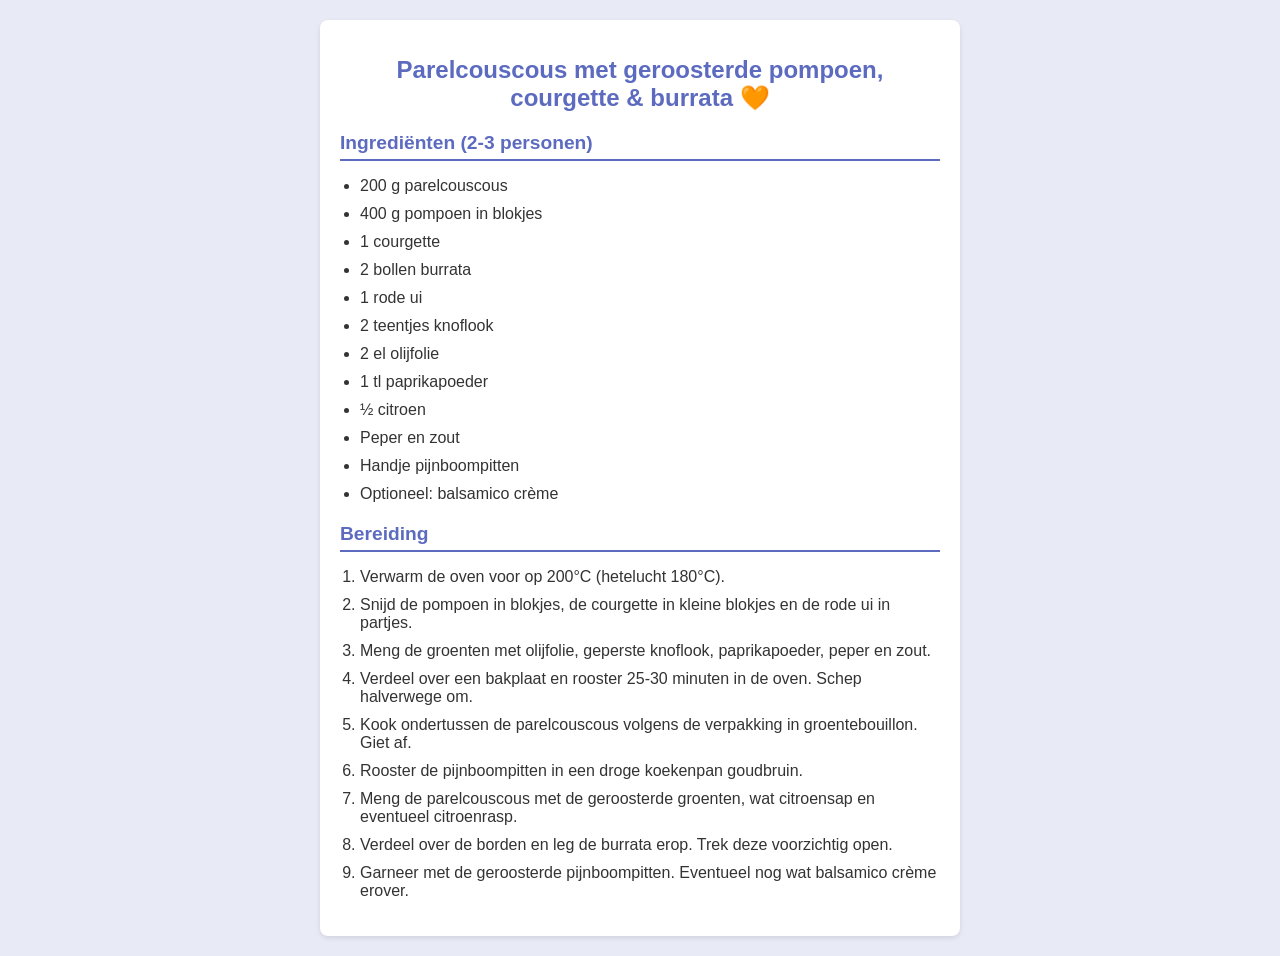
==== parelcouscous.html @ b789cfb7 "Create parelcouscous.html" ====
<!DOCTYPE html>
<html lang="nl">
<head>
    <meta charset="UTF-8">
    <meta name="viewport" content="width=device-width, initial-scale=1.0">
    <title>Parelcouscous met geroosterde pompoen, courgette & burrata</title>
    <style>
        :root {
            --primary: #5c6bc0;
            --secondary: #e8eaf6;
            --dark: #333;
            --light: #fff;
        }
        body {
            font-family: sans-serif;
            margin: 0;
            padding: 20px;
            background-color: var(--secondary);
            color: var(--dark);
        }
        .container {
            max-width: 600px;
            margin: 0 auto;
            background: var(--light);
            padding: 20px;
            border-radius: 8px;
            box-shadow: 0 2px 5px rgba(0,0,0,0.1);
        }
        h1 {
            color: var(--primary);
            text-align: center;
            font-size: 1.5rem;
        }
        h2 {
            border-bottom: 2px solid var(--primary);
            padding-bottom: 5px;
            margin-top: 20px;
            color: var(--primary);
            font-size: 1.2rem;
        }
        ul, ol {
            padding-left: 20px;
        }
        li {
            margin-bottom: 10px;
        }
    </style>
</head>
<body>
    <div class="container">
        <h1>Parelcouscous met geroosterde pompoen, courgette & burrata 🧡</h1>
        
        <h2>Ingrediënten (2-3 personen)</h2>
        <ul>
            <li>200 g parelcouscous</li>
            <li>400 g pompoen in blokjes</li>
            <li>1 courgette</li>
            <li>2 bollen burrata</li>
            <li>1 rode ui</li>
            <li>2 teentjes knoflook</li>
            <li>2 el olijfolie</li>
            <li>1 tl paprikapoeder</li>
            <li>½ citroen</li>
            <li>Peper en zout</li>
            <li>Handje pijnboompitten</li>
            <li>Optioneel: balsamico crème</li>
        </ul>

        <h2>Bereiding</h2>
        <ol>
            <li>Verwarm de oven voor op 200°C (hetelucht 180°C).</li>
            <li>Snijd de pompoen in blokjes, de courgette in kleine blokjes en de rode ui in partjes.</li>
            <li>Meng de groenten met olijfolie, geperste knoflook, paprikapoeder, peper en zout.</li>
            <li>Verdeel over een bakplaat en rooster 25-30 minuten in de oven. Schep halverwege om.</li>
            <li>Kook ondertussen de parelcouscous volgens de verpakking in groentebouillon. Giet af.</li>
            <li>Rooster de pijnboompitten in een droge koekenpan goudbruin.</li>
            <li>Meng de parelcouscous met de geroosterde groenten, wat citroensap en eventueel citroenrasp.</li>
            <li>Verdeel over de borden en leg de burrata erop. Trek deze voorzichtig open.</li>
            <li>Garneer met de geroosterde pijnboompitten. Eventueel nog wat balsamico crème erover.</li>
        </ol>
    </div>
</body>
</html>
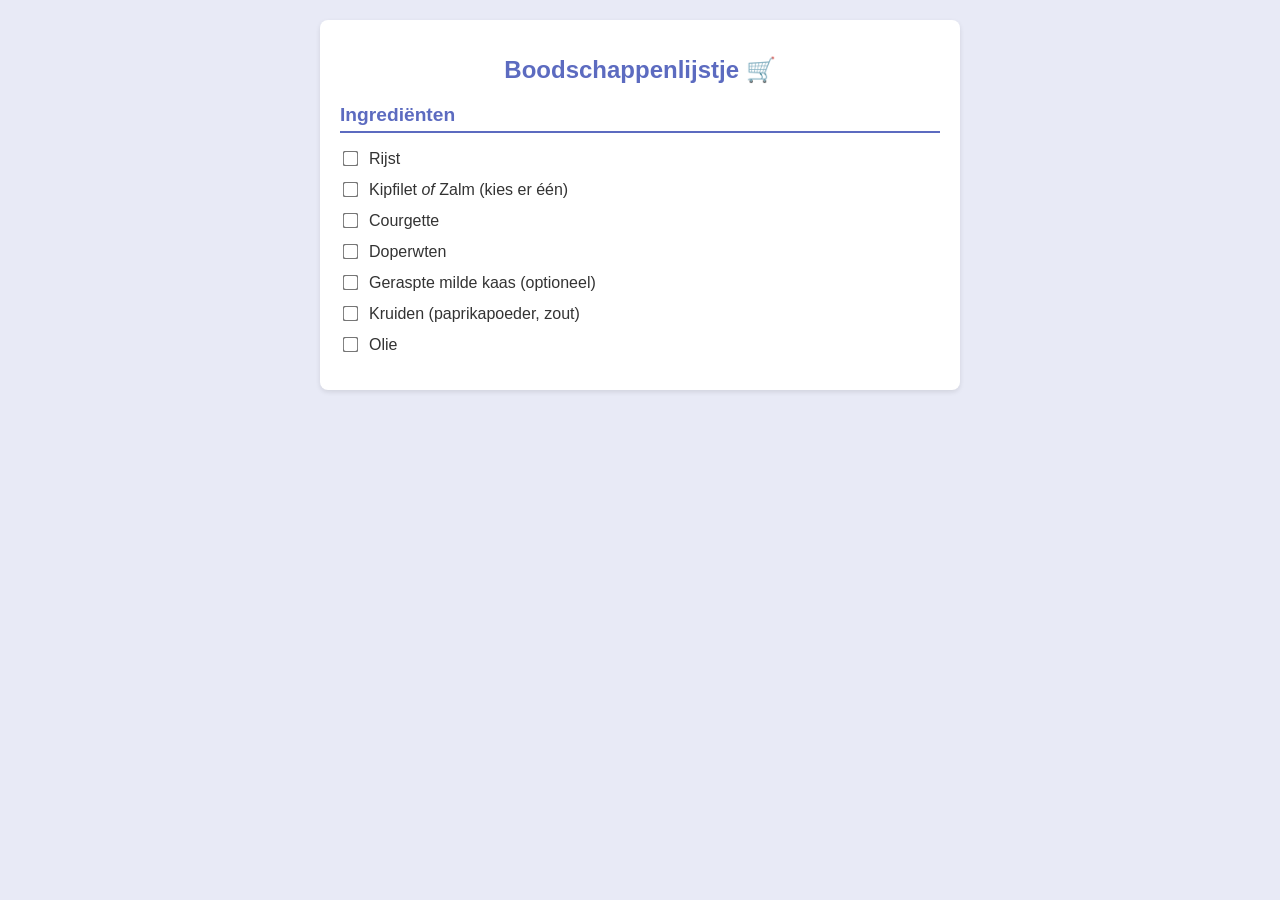
==== commit 5b185703: "Update parelcouscous.html" ====
--- a/parelcouscous.html
+++ b/parelcouscous.html
@@ -3,7 +3,7 @@
 <head>
     <meta charset="UTF-8">
     <meta name="viewport" content="width=device-width, initial-scale=1.0">
-    <title>Parelcouscous met geroosterde pompoen, courgette & burrata</title>
+    <title>Boodschappenlijstje - Parelcouscous & Ovenschotel</title>
     <style>
         :root {
             --primary: #5c6bc0;
@@ -38,46 +38,64 @@
             color: var(--primary);
             font-size: 1.2rem;
         }
-        ul, ol {
-            padding-left: 20px;
+        ul {
+            list-style-type: none;
+            padding-left: 0;
         }
         li {
-            margin-bottom: 10px;
+            margin-bottom: 12px;
+            display: flex;
+            align-items: center;
+        }
+        input[type="checkbox"] {
+            margin-right: 12px;
+            transform: scale(1.2);
+            cursor: pointer;
+        }
+        label {
+            cursor: pointer;
+        }
+        input[type="checkbox"]:checked + label {
+            text-decoration: line-through;
+            color: #888;
         }
     </style>
 </head>
 <body>
     <div class="container">
-        <h1>Parelcouscous met geroosterde pompoen, courgette & burrata 🧡</h1>
+        <h1>Boodschappenlijstje 🛒</h1>
         
-        <h2>Ingrediënten (2-3 personen)</h2>
+        <h2>Ingrediënten</h2>
         <ul>
-            <li>200 g parelcouscous</li>
-            <li>400 g pompoen in blokjes</li>
-            <li>1 courgette</li>
-            <li>2 bollen burrata</li>
-            <li>1 rode ui</li>
-            <li>2 teentjes knoflook</li>
-            <li>2 el olijfolie</li>
-            <li>1 tl paprikapoeder</li>
-            <li>½ citroen</li>
-            <li>Peper en zout</li>
-            <li>Handje pijnboompitten</li>
-            <li>Optioneel: balsamico crème</li>
+            <li>
+                <input type="checkbox" id="item1">
+                <label for="item1">Rijst</label>
+            </li>
+            <li>
+                <input type="checkbox" id="item2">
+                <label for="item2">Kipfilet <em>of</em> Zalm (kies er één)</label>
+            </li>
+            <li>
+                <input type="checkbox" id="item3">
+                <label for="item3">Courgette</label>
+            </li>
+            <li>
+                <input type="checkbox" id="item4">
+                <label for="item4">Doperwten</label>
+            </li>
+            <li>
+                <input type="checkbox" id="item5">
+                <label for="item5">Geraspte milde kaas (optioneel)</label>
+            </li>
+            <li>
+                <input type="checkbox" id="item6">
+                <label for="item6">Kruiden (paprikapoeder, zout)</label>
+            </li>
+            <li>
+                <input type="checkbox" id="item7">
+                <label for="item7">Olie</label>
+            </li>
         </ul>
-
-        <h2>Bereiding</h2>
-        <ol>
-            <li>Verwarm de oven voor op 200°C (hetelucht 180°C).</li>
-            <li>Snijd de pompoen in blokjes, de courgette in kleine blokjes en de rode ui in partjes.</li>
-            <li>Meng de groenten met olijfolie, geperste knoflook, paprikapoeder, peper en zout.</li>
-            <li>Verdeel over een bakplaat en rooster 25-30 minuten in de oven. Schep halverwege om.</li>
-            <li>Kook ondertussen de parelcouscous volgens de verpakking in groentebouillon. Giet af.</li>
-            <li>Rooster de pijnboompitten in een droge koekenpan goudbruin.</li>
-            <li>Meng de parelcouscous met de geroosterde groenten, wat citroensap en eventueel citroenrasp.</li>
-            <li>Verdeel over de borden en leg de burrata erop. Trek deze voorzichtig open.</li>
-            <li>Garneer met de geroosterde pijnboompitten. Eventueel nog wat balsamico crème erover.</li>
-        </ol>
     </div>
 </body>
 </html>
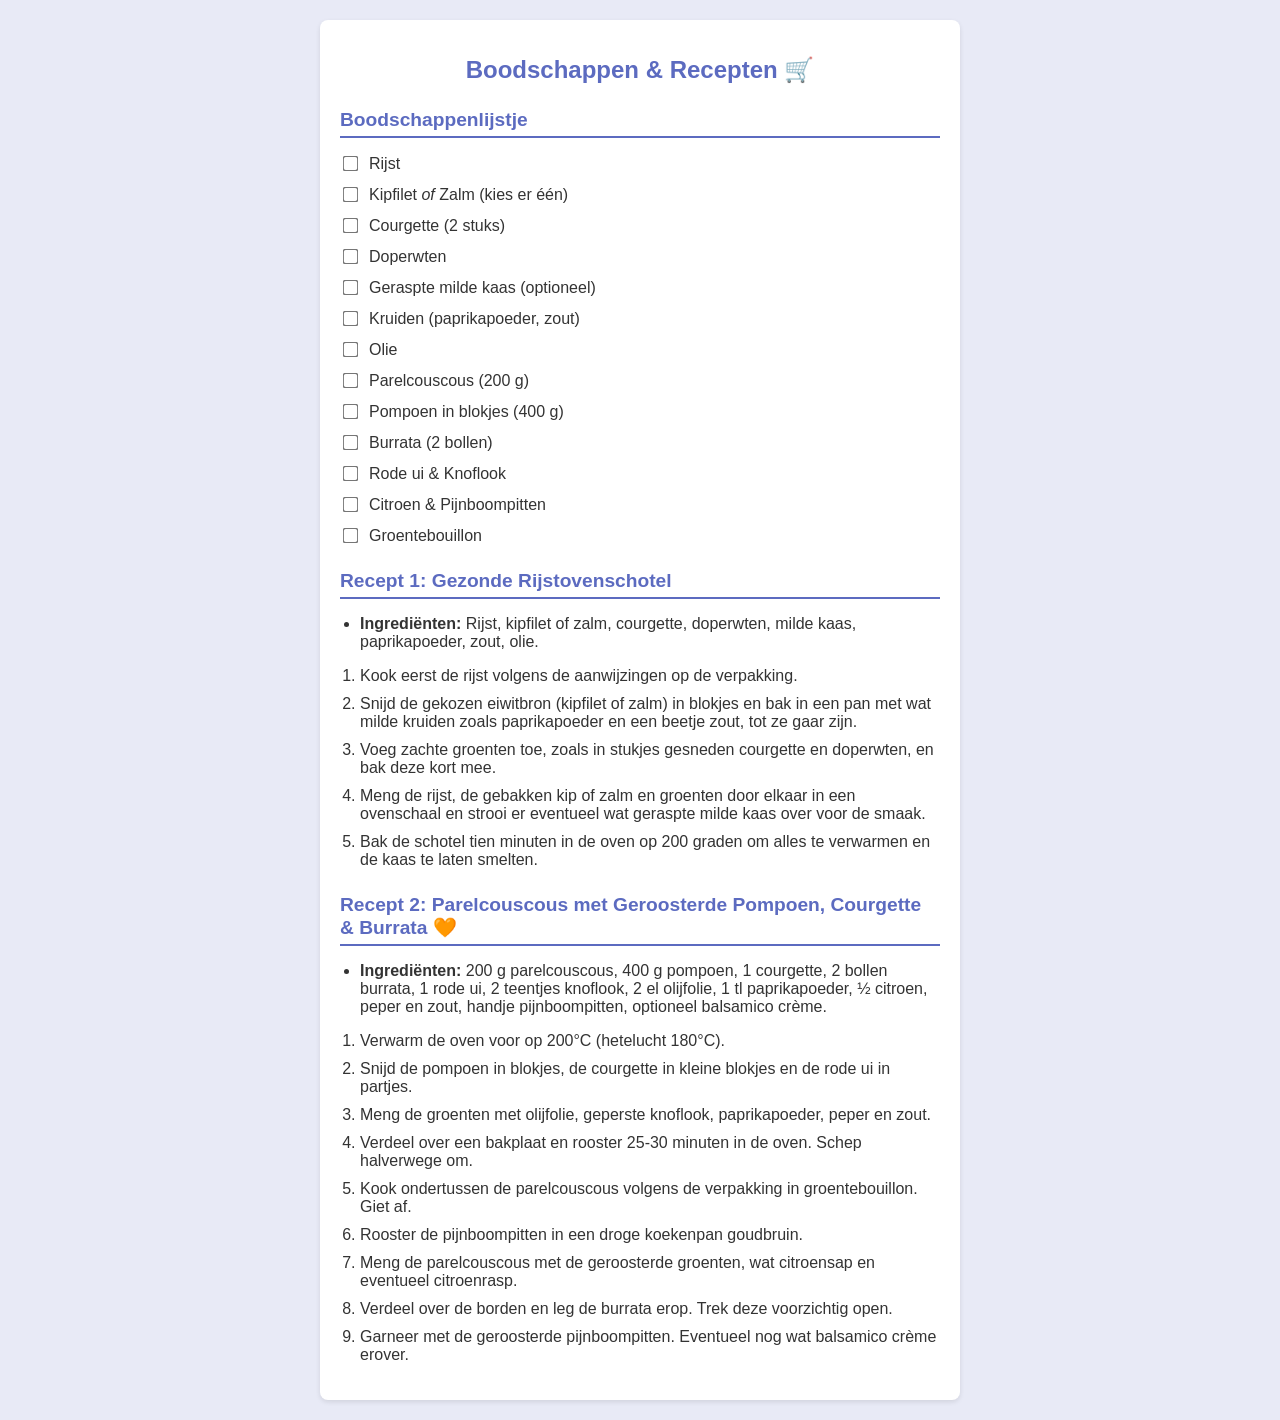
==== commit 56a50bd7: "Update parelcouscous.html" ====
--- a/parelcouscous.html
+++ b/parelcouscous.html
@@ -3,7 +3,7 @@
 <head>
     <meta charset="UTF-8">
     <meta name="viewport" content="width=device-width, initial-scale=1.0">
-    <title>Boodschappenlijstje - Parelcouscous & Ovenschotel</title>
+    <title>Recepten & Boodschappen</title>
     <style>
         :root {
             --primary: #5c6bc0;
@@ -34,15 +34,21 @@
         h2 {
             border-bottom: 2px solid var(--primary);
             padding-bottom: 5px;
-            margin-top: 20px;
+            margin-top: 25px;
             color: var(--primary);
             font-size: 1.2rem;
         }
-        ul {
+        ul, ol {
+            padding-left: 20px;
+        }
+        li {
+            margin-bottom: 10px;
+        }
+        .checklist {
             list-style-type: none;
             padding-left: 0;
         }
-        li {
+        .checklist li {
             margin-bottom: 12px;
             display: flex;
             align-items: center;
@@ -52,7 +58,7 @@
             transform: scale(1.2);
             cursor: pointer;
         }
-        label {
+        .checklist label {
             cursor: pointer;
         }
         input[type="checkbox"]:checked + label {
@@ -63,10 +69,10 @@
 </head>
 <body>
     <div class="container">
-        <h1>Boodschappenlijstje 🛒</h1>
+        <h1>Boodschappen & Recepten 🛒</h1>
         
-        <h2>Ingrediënten</h2>
-        <ul>
+        <h2>Boodschappenlijstje</h2>
+        <ul class="checklist">
             <li>
                 <input type="checkbox" id="item1">
                 <label for="item1">Rijst</label>
@@ -77,7 +83,7 @@
             </li>
             <li>
                 <input type="checkbox" id="item3">
-                <label for="item3">Courgette</label>
+                <label for="item3">Courgette (2 stuks)</label>
             </li>
             <li>
                 <input type="checkbox" id="item4">
@@ -95,7 +101,59 @@
                 <input type="checkbox" id="item7">
                 <label for="item7">Olie</label>
             </li>
+            <li>
+                <input type="checkbox" id="item8">
+                <label for="item8">Parelcouscous (200 g)</label>
+            </li>
+            <li>
+                <input type="checkbox" id="item9">
+                <label for="item9">Pompoen in blokjes (400 g)</label>
+            </li>
+            <li>
+                <input type="checkbox" id="item10">
+                <label for="item10">Burrata (2 bollen)</label>
+            </li>
+            <li>
+                <input type="checkbox" id="item11">
+                <label for="item11">Rode ui & Knoflook</label>
+            </li>
+            <li>
+                <input type="checkbox" id="item12">
+                <label for="item12">Citroen & Pijnboompitten</label>
+            </li>
+            <li>
+                <input type="checkbox" id="item13">
+                <label for="item13">Groentebouillon</label>
+            </li>
         </ul>
+
+        <h2>Recept 1: Gezonde Rijstovenschotel</h2>
+        <ul>
+            <li><strong>Ingrediënten:</strong> Rijst, kipfilet of zalm, courgette, doperwten, milde kaas, paprikapoeder, zout, olie.</li>
+        </ul>
+        <ol>
+            <li>Kook eerst de rijst volgens de aanwijzingen op de verpakking.</li>
+            <li>Snijd de gekozen eiwitbron (kipfilet of zalm) in blokjes en bak in een pan met wat milde kruiden zoals paprikapoeder en een beetje zout, tot ze gaar zijn.</li>
+            <li>Voeg zachte groenten toe, zoals in stukjes gesneden courgette en doperwten, en bak deze kort mee.</li>
+            <li>Meng de rijst, de gebakken kip of zalm en groenten door elkaar in een ovenschaal en strooi er eventueel wat geraspte milde kaas over voor de smaak.</li>
+            <li>Bak de schotel tien minuten in de oven op 200 graden om alles te verwarmen en de kaas te laten smelten.</li>
+        </ol>
+
+        <h2>Recept 2: Parelcouscous met Geroosterde Pompoen, Courgette & Burrata 🧡</h2>
+        <ul>
+            <li><strong>Ingrediënten:</strong> 200 g parelcouscous, 400 g pompoen, 1 courgette, 2 bollen burrata, 1 rode ui, 2 teentjes knoflook, 2 el olijfolie, 1 tl paprikapoeder, ½ citroen, peper en zout, handje pijnboompitten, optioneel balsamico crème.</li>
+        </ul>
+        <ol>
+            <li>Verwarm de oven voor op 200°C (hetelucht 180°C).</li>
+            <li>Snijd de pompoen in blokjes, de courgette in kleine blokjes en de rode ui in partjes.</li>
+            <li>Meng de groenten met olijfolie, geperste knoflook, paprikapoeder, peper en zout.</li>
+            <li>Verdeel over een bakplaat en rooster 25-30 minuten in de oven. Schep halverwege om.</li>
+            <li>Kook ondertussen de parelcouscous volgens de verpakking in groentebouillon. Giet af.</li>
+            <li>Rooster de pijnboompitten in een droge koekenpan goudbruin.</li>
+            <li>Meng de parelcouscous met de geroosterde groenten, wat citroensap en eventueel citroenrasp.</li>
+            <li>Verdeel over de borden en leg de burrata erop. Trek deze voorzichtig open.</li>
+            <li>Garneer met de geroosterde pijnboompitten. Eventueel nog wat balsamico crème erover.</li>
+        </ol>
     </div>
 </body>
 </html>
